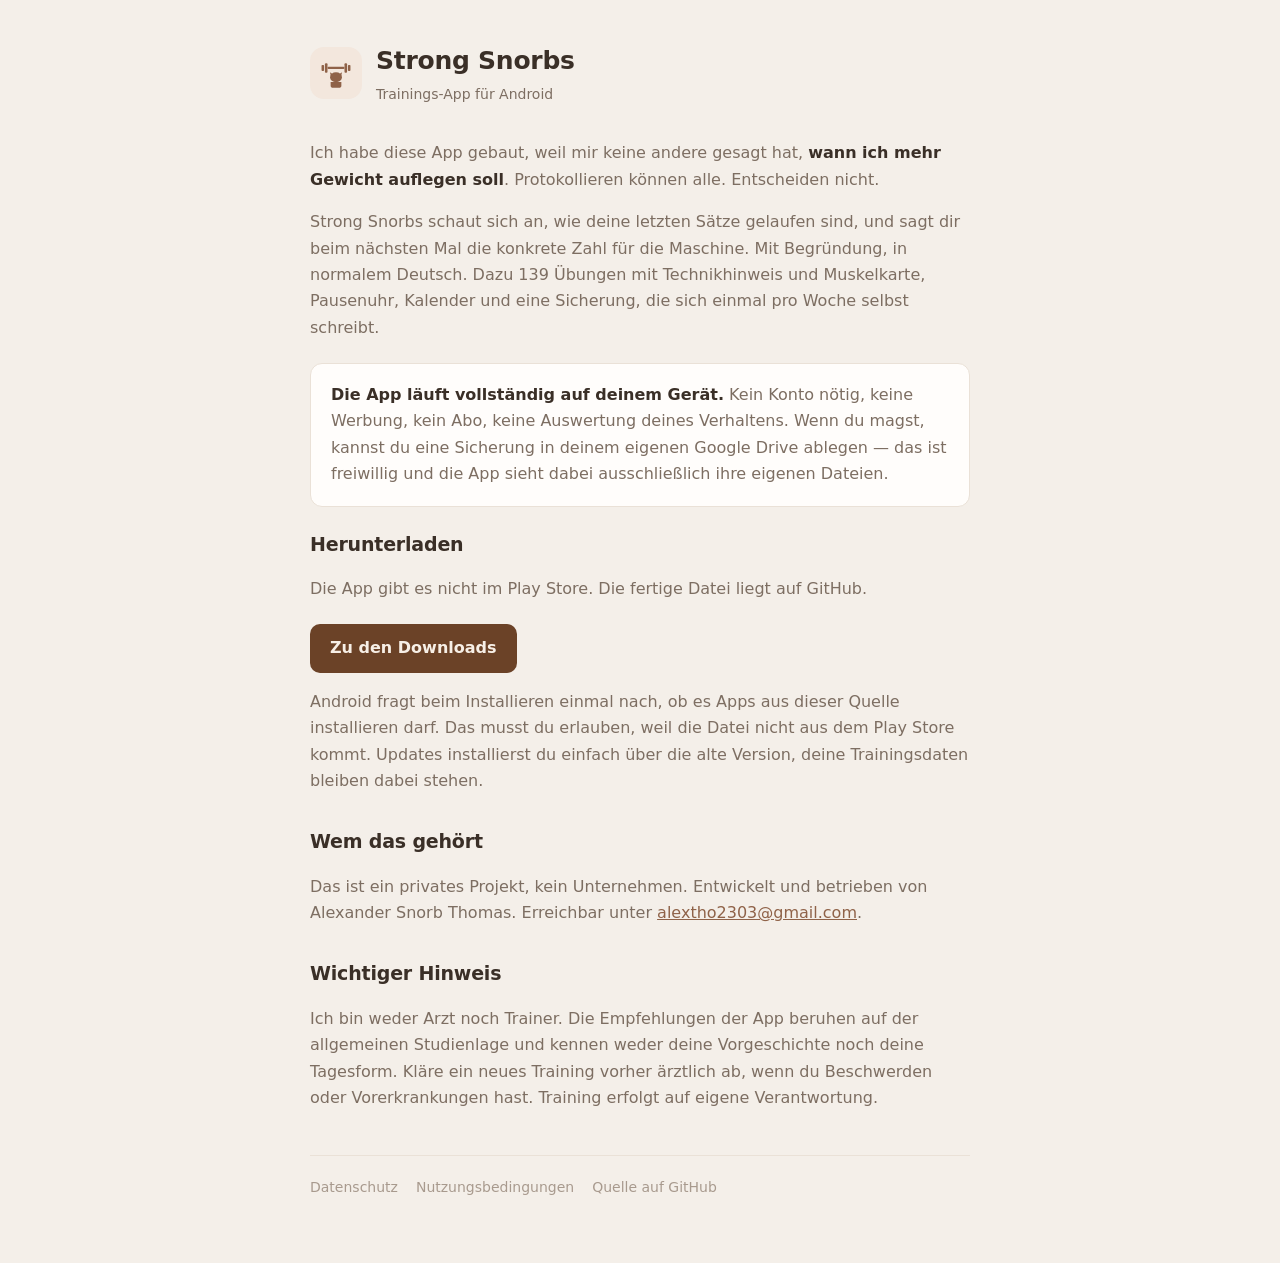
==== index.html @ c3831582 "Seiten für Datenschutz, Nutzungsbedingungen und Start" ====
<!doctype html>
<html lang="de">
<head>
<meta charset="utf-8">
<meta name="viewport" content="width=device-width, initial-scale=1">
<title>Strong Snorbs</title>
<meta name="description" content="Trainings-App für Android. Läuft offline, ohne Konto und ohne Werbung.">
<link rel="stylesheet" href="stil.css">
</head>
<body>
<div class="blatt">

<header>
  <span class="zeichen">
    <svg viewBox="0 0 40 34" aria-hidden="true"><g fill="currentColor">
      <rect x="3" y="7" width="3" height="7" rx="1"/><rect x="7" y="5" width="3" height="11" rx="1"/>
      <rect x="30" y="5" width="3" height="11" rx="1"/><rect x="34" y="7" width="3" height="7" rx="1"/>
      <rect x="10" y="9.2" width="20" height="2.4" rx="1.2"/>
      <path d="M14.4 21.6 L12.9 15.4 L17.7 18.7 Z"/><path d="M25.6 21.6 L27.1 15.4 L22.3 18.7 Z"/>
      <ellipse cx="20" cy="21.4" rx="7" ry="5.8"/>
      <path d="M13.7 26.9 h12.6 v4.4 c0 1.6 -1.1 2.4 -2.7 2.4 h-7.2 c-1.6 0 -2.7 -0.8 -2.7 -2.4 Z"/>
    </g></svg>
  </span>
  <div>
    <h1>Strong Snorbs</h1>
    <p>Trainings-App für Android</p>
  </div>
</header>

<p>Ich habe diese App gebaut, weil mir keine andere gesagt hat, <strong>wann ich mehr
Gewicht auflegen soll</strong>. Protokollieren können alle. Entscheiden nicht.</p>

<p>Strong Snorbs schaut sich an, wie deine letzten Sätze gelaufen sind, und sagt dir
beim nächsten Mal die konkrete Zahl für die Maschine. Mit Begründung, in normalem
Deutsch. Dazu 139 Übungen mit Technikhinweis und Muskelkarte, Pausenuhr,
Kalender und eine Sicherung, die sich einmal pro Woche selbst schreibt.</p>

<div class="kasten">
  <p><strong>Die App läuft vollständig auf deinem Gerät.</strong> Kein Konto nötig,
  keine Werbung, kein Abo, keine Auswertung deines Verhaltens. Wenn du magst, kannst
  du eine Sicherung in deinem eigenen Google Drive ablegen — das ist freiwillig und
  die App sieht dabei ausschließlich ihre eigenen Dateien.</p>
</div>

<h2>Herunterladen</h2>
<p>Die App gibt es nicht im Play Store. Die fertige Datei liegt auf GitHub.</p>
<p><a class="knopf" href="https://github.com/Demontiic/strong-snorbs/releases">Zu den Downloads</a></p>
<p>Android fragt beim Installieren einmal nach, ob es Apps aus dieser Quelle
installieren darf. Das musst du erlauben, weil die Datei nicht aus dem Play Store
kommt. Updates installierst du einfach über die alte Version, deine Trainingsdaten
bleiben dabei stehen.</p>

<h2>Wem das gehört</h2>
<p>Das ist ein privates Projekt, kein Unternehmen. Entwickelt und betrieben von
Alexander Snorb Thomas. Erreichbar unter
<a href="mailto:alextho2303@gmail.com">alextho2303@gmail.com</a>.</p>

<h2>Wichtiger Hinweis</h2>
<p>Ich bin weder Arzt noch Trainer. Die Empfehlungen der App beruhen auf der
allgemeinen Studienlage und kennen weder deine Vorgeschichte noch deine Tagesform.
Kläre ein neues Training vorher ärztlich ab, wenn du Beschwerden oder
Vorerkrankungen hast. Training erfolgt auf eigene Verantwortung.</p>

<nav>
  <a href="datenschutz.html">Datenschutz</a>
  <a href="nutzungsbedingungen.html">Nutzungsbedingungen</a>
  <a href="https://github.com/Demontiic/strong-snorbs">Quelle auf GitHub</a>
</nav>

</div>
</body>
</html>
---- stil.css ----
/* Strong Snorbs — Seiten. Bewusst schlicht: es sind drei Textseiten. */
:root{
  --grund:#F4EFE9; --flaeche:#FFFDFB; --linie:#EAE1D7;
  --text:#3A2F27; --text-2:#7D6E62; --text-3:#A89A8E;
  --braun:#6B4227; --akzent:#8F6248; --akzent-hell:#F3E7DD;
}
@media (prefers-color-scheme: dark){
  :root{
    --grund:#1B1614; --flaeche:#231D1A; --linie:#3A302A;
    --text:#F0E7DE; --text-2:#BFAE9F; --text-3:#8D7D70;
    --braun:#8A5A3A; --akzent:#D8A98A; --akzent-hell:#2C2219;
  }
}
*{box-sizing:border-box}
body{
  margin:0; background:var(--grund); color:var(--text);
  font:16px/1.65 "Segoe UI", system-ui, -apple-system, sans-serif;
  padding:0 16px;
}
.blatt{max-width:660px; margin:0 auto; padding:40px 0 64px}
header{display:flex; align-items:center; gap:14px; margin-bottom:34px}
header .zeichen{
  width:52px; height:52px; flex:0 0 auto; border-radius:14px;
  background:var(--akzent-hell); color:var(--akzent);
  display:flex; align-items:center; justify-content:center;
}
header .zeichen svg{width:34px; height:29px}
header h1{margin:0; font-size:25px; letter-spacing:-.01em}
header p{margin:2px 0 0; color:var(--text-2); font-size:14px}
h2{font-size:19px; margin:32px 0 10px; letter-spacing:-.01em}
h2:first-of-type{margin-top:0}
p, li{color:var(--text-2)}
p strong, li strong{color:var(--text)}
ul{padding-left:20px}
li{margin:5px 0}
a{color:var(--akzent)}
.kasten{
  background:var(--flaeche); border:1px solid var(--linie);
  border-radius:12px; padding:18px 20px; margin:22px 0;
}
.kasten p:first-child{margin-top:0}
.kasten p:last-child{margin-bottom:0}
.knopf{
  display:inline-block; background:var(--braun); color:#F7EFE6;
  text-decoration:none; padding:11px 20px; border-radius:10px;
  font-weight:600; margin-top:6px;
}
nav{margin-top:44px; padding-top:20px; border-top:1px solid var(--linie);
  display:flex; gap:18px; flex-wrap:wrap; font-size:14px}
nav a{color:var(--text-3); text-decoration:none}
nav a:hover{color:var(--akzent)}
.stand{margin-top:26px; font-size:13px; color:var(--text-3)}
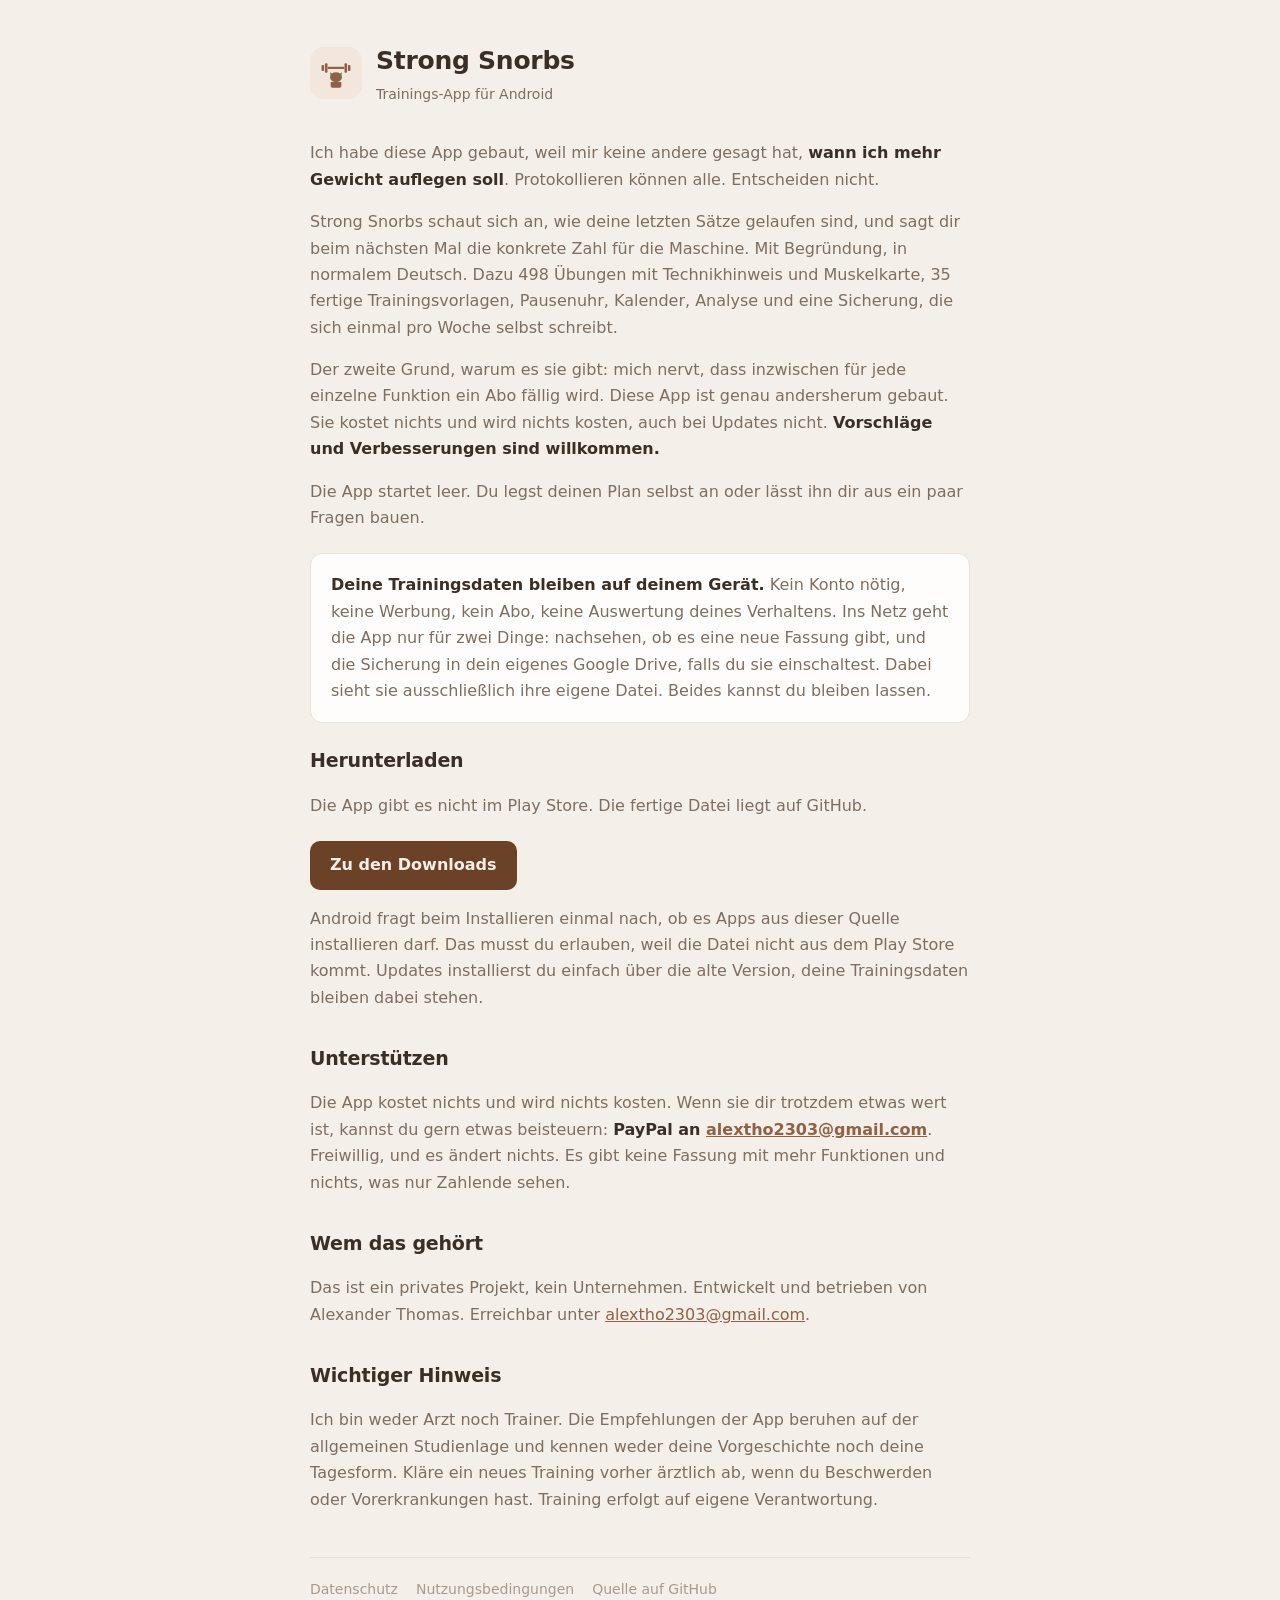
==== commit 8ffc4568: "Seiten auf den Stand der App gebracht Was hier stand, war teils falsch und teils veraltet:  - "Alexa" ====
--- a/index.html
+++ b/index.html
@@ -32,14 +32,24 @@
 
 <p>Strong Snorbs schaut sich an, wie deine letzten Sätze gelaufen sind, und sagt dir
 beim nächsten Mal die konkrete Zahl für die Maschine. Mit Begründung, in normalem
-Deutsch. Dazu 139 Übungen mit Technikhinweis und Muskelkarte, Pausenuhr,
-Kalender und eine Sicherung, die sich einmal pro Woche selbst schreibt.</p>
+Deutsch. Dazu 498 Übungen mit Technikhinweis und Muskelkarte, 35 fertige
+Trainingsvorlagen, Pausenuhr, Kalender, Analyse und eine Sicherung, die sich
+einmal pro Woche selbst schreibt.</p>
+
+<p>Der zweite Grund, warum es sie gibt: mich nervt, dass inzwischen für jede
+einzelne Funktion ein Abo fällig wird. Diese App ist genau andersherum gebaut.
+Sie kostet nichts und wird nichts kosten, auch bei Updates nicht.
+<strong>Vorschläge und Verbesserungen sind willkommen.</strong></p>
+
+<p>Die App startet leer. Du legst deinen Plan selbst an oder lässt ihn dir aus
+ein paar Fragen bauen.</p>
 
 <div class="kasten">
-  <p><strong>Die App läuft vollständig auf deinem Gerät.</strong> Kein Konto nötig,
-  keine Werbung, kein Abo, keine Auswertung deines Verhaltens. Wenn du magst, kannst
-  du eine Sicherung in deinem eigenen Google Drive ablegen — das ist freiwillig und
-  die App sieht dabei ausschließlich ihre eigenen Dateien.</p>
+  <p><strong>Deine Trainingsdaten bleiben auf deinem Gerät.</strong> Kein Konto
+  nötig, keine Werbung, kein Abo, keine Auswertung deines Verhaltens. Ins Netz geht
+  die App nur für zwei Dinge: nachsehen, ob es eine neue Fassung gibt, und die
+  Sicherung in dein eigenes Google Drive, falls du sie einschaltest. Dabei sieht sie
+  ausschließlich ihre eigene Datei. Beides kannst du bleiben lassen.</p>
 </div>
 
 <h2>Herunterladen</h2>
@@ -50,9 +60,16 @@
 kommt. Updates installierst du einfach über die alte Version, deine Trainingsdaten
 bleiben dabei stehen.</p>
 
+<h2>Unterstützen</h2>
+<p>Die App kostet nichts und wird nichts kosten. Wenn sie dir trotzdem etwas wert
+ist, kannst du gern etwas beisteuern: <strong>PayPal an
+<a href="mailto:alextho2303@gmail.com">alextho2303@gmail.com</a></strong>.
+Freiwillig, und es ändert nichts. Es gibt keine Fassung mit mehr Funktionen und
+nichts, was nur Zahlende sehen.</p>
+
 <h2>Wem das gehört</h2>
 <p>Das ist ein privates Projekt, kein Unternehmen. Entwickelt und betrieben von
-Alexander Snorb Thomas. Erreichbar unter
+Alexander Thomas. Erreichbar unter
 <a href="mailto:alextho2303@gmail.com">alextho2303@gmail.com</a>.</p>
 
 <h2>Wichtiger Hinweis</h2>
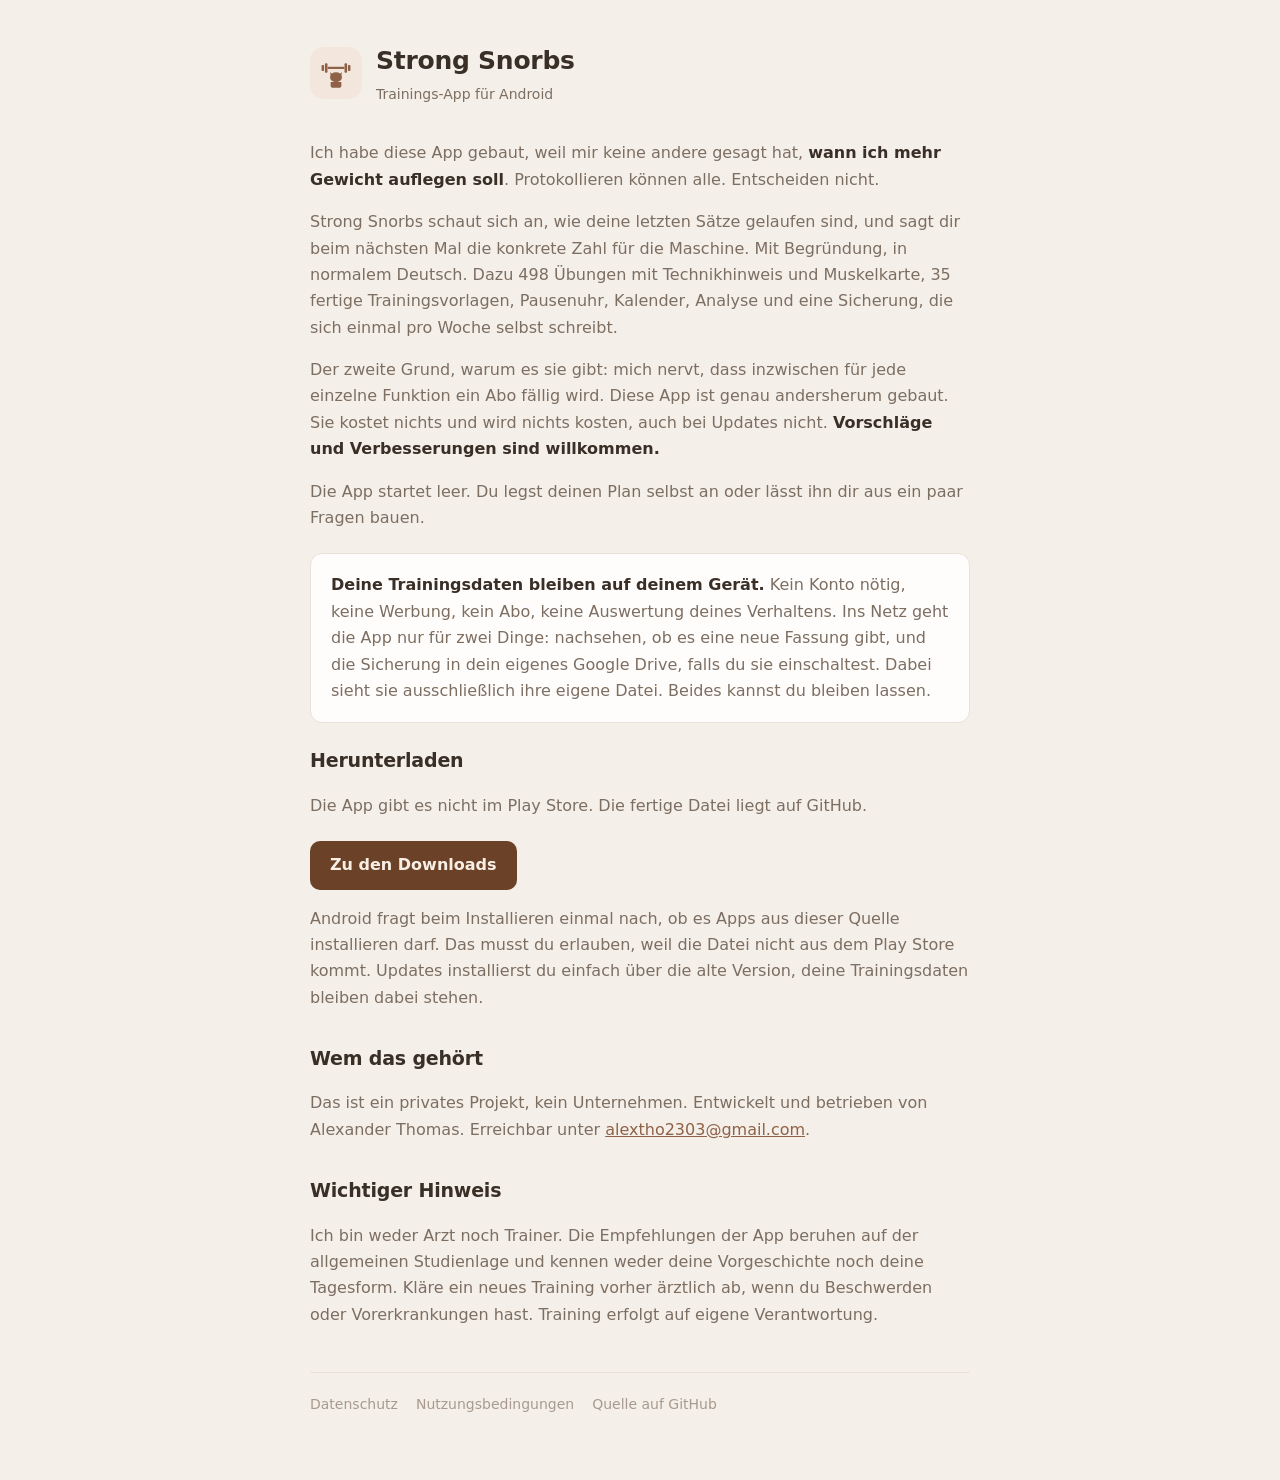
==== commit 68bf5136: "PayPal entfernt (Entscheidung des Besitzers)" ====
--- a/index.html
+++ b/index.html
@@ -60,13 +60,6 @@
 kommt. Updates installierst du einfach über die alte Version, deine Trainingsdaten
 bleiben dabei stehen.</p>
 
-<h2>Unterstützen</h2>
-<p>Die App kostet nichts und wird nichts kosten. Wenn sie dir trotzdem etwas wert
-ist, kannst du gern etwas beisteuern: <strong>PayPal an
-<a href="mailto:alextho2303@gmail.com">alextho2303@gmail.com</a></strong>.
-Freiwillig, und es ändert nichts. Es gibt keine Fassung mit mehr Funktionen und
-nichts, was nur Zahlende sehen.</p>
-
 <h2>Wem das gehört</h2>
 <p>Das ist ein privates Projekt, kein Unternehmen. Entwickelt und betrieben von
 Alexander Thomas. Erreichbar unter
